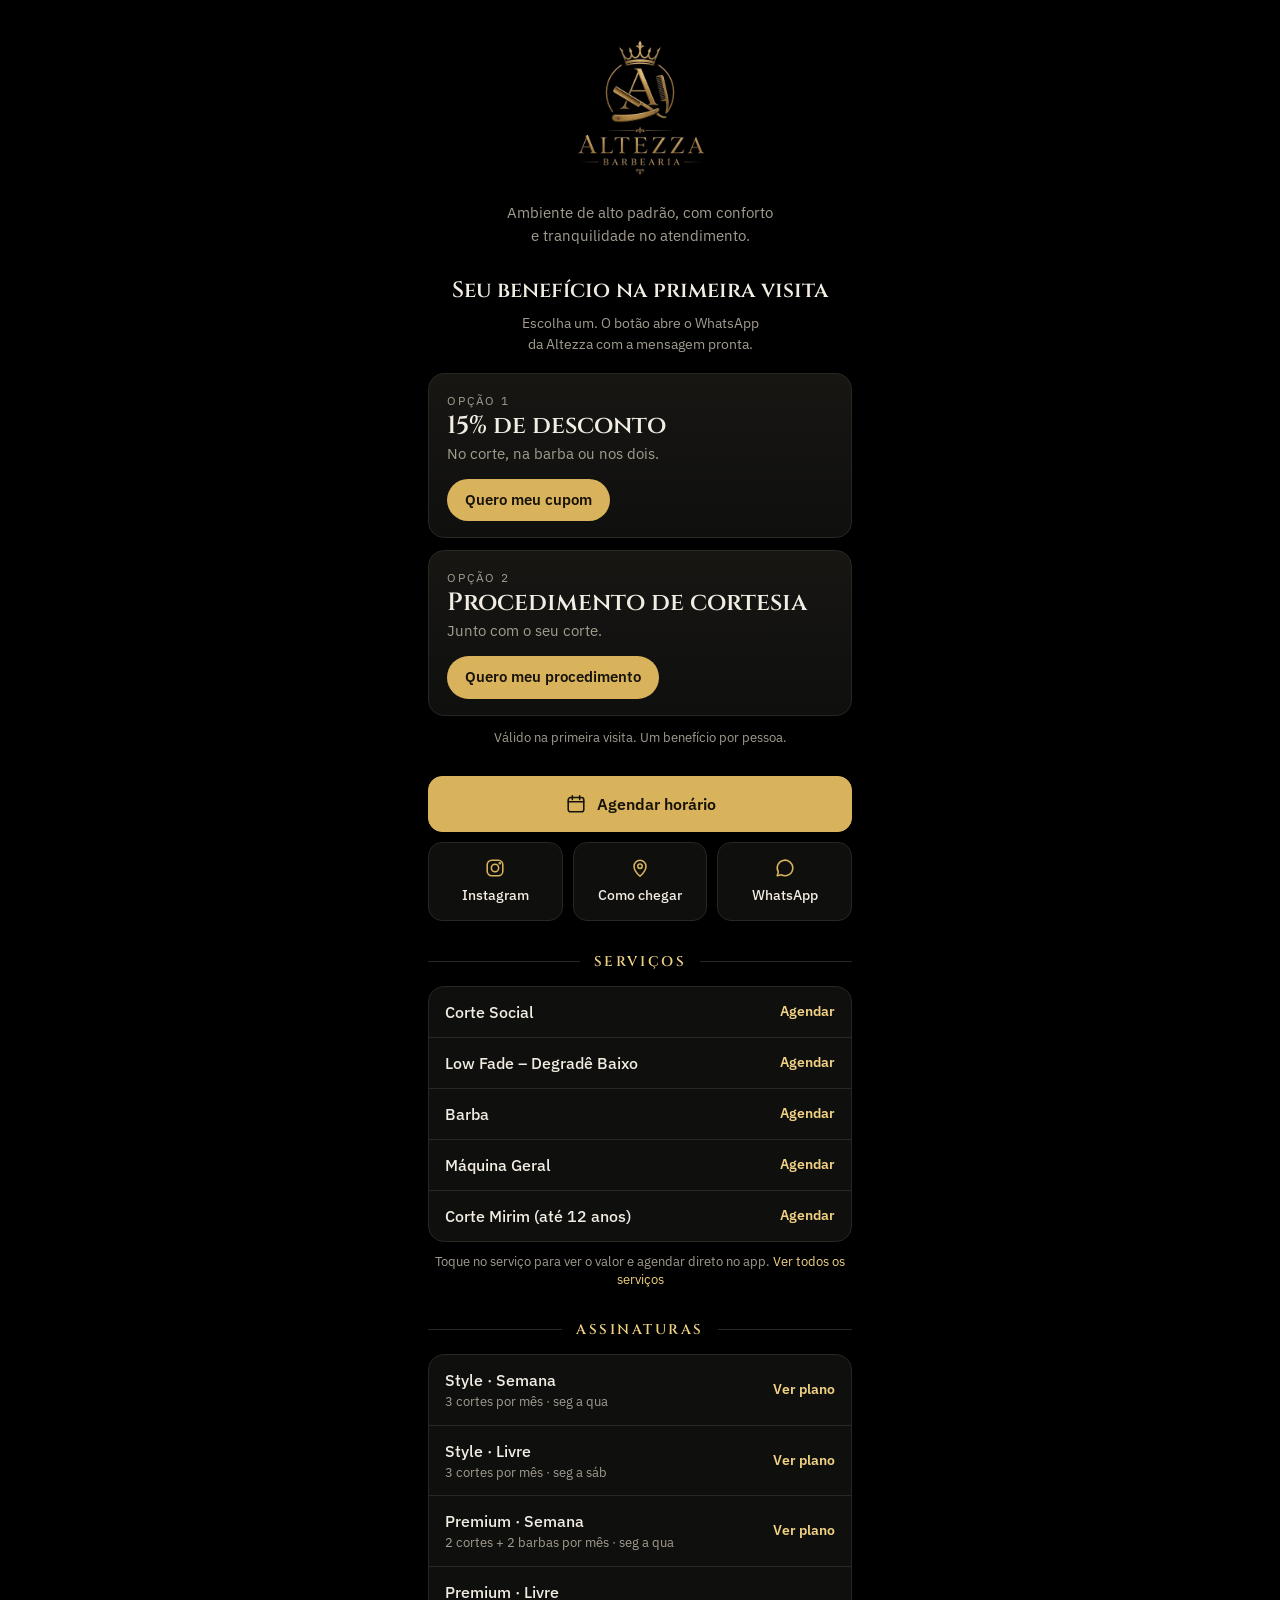
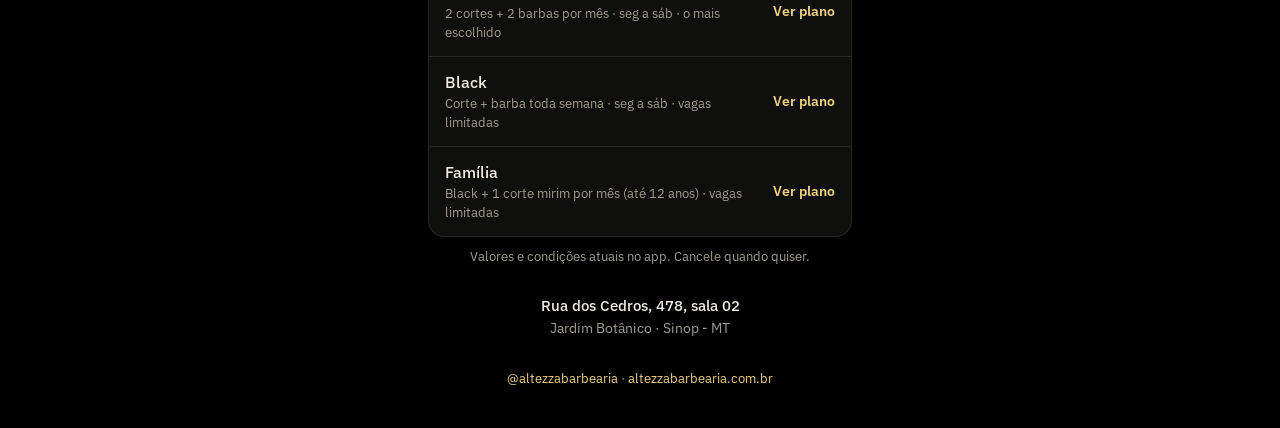
==== cartao/index.html @ b7784450 "Cartão digital em /cartao/ e QR code no banner do cupom Co-Authored-By: Claude Fable 5.2 <noreply@an" ====
<!DOCTYPE html>
<html lang="pt-BR">
<head>
<meta charset="utf-8">
<meta name="viewport" content="width=device-width, initial-scale=1">
<meta name="theme-color" content="#000000">
<title>Altezza Barbearia — cartão digital</title>
<meta name="description" content="Barbearia de alto padrão no Jardim Botânico, em Sinop. Escolha seu benefício de primeira visita, agende pelo app ou fale com a gente no WhatsApp.">
<meta name="robots" content="noindex">
<link rel="canonical" href="https://www.altezzabarbearia.com.br/cartao/">
<link rel="icon" type="image/png" sizes="32x32" href="../img/favicon-32.png">
<link rel="preconnect" href="https://fonts.googleapis.com">
<link rel="preconnect" href="https://fonts.gstatic.com" crossorigin>
<link rel="stylesheet" href="https://fonts.googleapis.com/css2?family=Cinzel:wght@500;600&family=IBM+Plex+Sans:wght@400;500;600&display=swap">
<style>
  :root {
    color-scheme: dark;
    --bg: #000000; --panel: #0f0f0e; --panel-2: #171613; --line: #2a2722;
    --fg: #f2ede3; --muted: #a39d90; --gold: #d9b35b; --gold-2: #f1d283; --gold-ink: #17120a;
    --font-display: "Cinzel", "Trajan Pro", "Times New Roman", serif;
    --font-body: "IBM Plex Sans", "Segoe UI", Roboto, system-ui, sans-serif;
    --radius: 16px;
  }
  * { box-sizing: border-box; }
  html { -webkit-text-size-adjust: 100%; }
  body { margin: 0; background: var(--bg); color: var(--fg); font-family: var(--font-body); font-size: 16px; line-height: 1.5; -webkit-font-smoothing: antialiased; }
  a { color: inherit; text-decoration: none; }
  img { max-width: 100%; display: block; }
  [hidden] { display: none !important; }
  a:focus-visible { outline: 2px solid var(--gold-2); outline-offset: 3px; border-radius: 12px; }
  .page { max-width: 460px; margin: 0 auto; padding: 20px max(18px, env(safe-area-inset-right, 0px)) 40px max(18px, env(safe-area-inset-left, 0px)); display: flex; flex-direction: column; gap: 30px; }
  .brand { display: flex; flex-direction: column; align-items: center; gap: 6px; text-align: center; }
  .brand__logo { width: 176px; height: 176px; }
  .brand__tag { margin: 0; color: var(--muted); font-size: 15px; max-width: 30ch; text-wrap: balance; }
  .invite { margin: 8px 0 0; border: 1px solid var(--gold); color: var(--gold-2); border-radius: 999px; padding: 5px 14px; font-size: 13px; letter-spacing: 0.02em; }
  .lead { margin: 0; font-family: var(--font-display); font-weight: 600; font-size: 22px; line-height: 1.25; text-align: center; text-wrap: balance; }
  .lead-sub { margin: 8px auto 0; color: var(--muted); font-size: 14px; text-align: center; max-width: 34ch; text-wrap: balance; }
  .section-title { display: flex; align-items: center; gap: 14px; margin: 0 0 14px; font-family: var(--font-display); font-weight: 600; font-size: 14px; letter-spacing: 0.18em; text-transform: uppercase; color: var(--gold-2); }
  .section-title::before, .section-title::after { content: ""; flex: 1; height: 1px; background: var(--line); }
  .offers { display: grid; gap: 12px; margin-top: 18px; }
  .offer { display: grid; gap: 2px; padding: 18px 18px 16px; border-radius: var(--radius); background: linear-gradient(180deg, var(--panel-2), var(--panel)); border: 1px solid var(--line); }
  .offer__kicker { font-size: 11.5px; letter-spacing: 0.16em; text-transform: uppercase; color: var(--muted); }
  .offer__title { font-family: var(--font-display); font-size: 25px; font-weight: 600; line-height: 1.2; color: var(--fg); }
  .offer__text { color: var(--muted); font-size: 14.5px; }
  .offer__cta { margin-top: 12px; justify-self: start; background: var(--gold); color: var(--gold-ink); font-weight: 600; font-size: 15px; padding: 10px 18px; border-radius: 999px; }
  .offer:hover, .offer:focus-visible { border-color: var(--gold); }
  .offer:hover .offer__cta, .offer:focus-visible .offer__cta { background: var(--gold-2); }
  .fine { margin: 12px 0 0; color: var(--muted); font-size: 12.5px; text-align: center; }
  .actions { display: grid; grid-template-columns: repeat(3, 1fr); gap: 10px; }
  .action { display: flex; flex-direction: column; align-items: center; justify-content: center; gap: 6px; padding: 14px 8px; border-radius: 14px; border: 1px solid var(--line); background: var(--panel); font-weight: 500; font-size: 13.5px; text-align: center; }
  .action:hover { border-color: var(--gold); }
  .action--primary { grid-column: 1 / -1; flex-direction: row; gap: 10px; padding: 15px; font-size: 16px; font-weight: 600; background: var(--gold); color: var(--gold-ink); border-color: var(--gold); }
  .action--primary:hover { background: var(--gold-2); border-color: var(--gold-2); }
  .ico { width: 22px; height: 22px; flex: none; fill: none; stroke: currentColor; stroke-width: 1.7; stroke-linecap: round; stroke-linejoin: round; color: var(--gold); }
  .action--primary .ico { color: var(--gold-ink); }
  .list { border: 1px solid var(--line); border-radius: var(--radius); background: var(--panel); overflow: hidden; }
  .row { display: grid; grid-template-columns: 1fr auto; align-items: center; column-gap: 12px; padding: 13px 16px; border-top: 1px solid var(--line); }
  .row:first-child { border-top: 0; }
  .row:hover { background: var(--panel-2); }
  .row__name { font-weight: 500; }
  .row__meta { grid-column: 1; color: var(--muted); font-size: 13px; }
  .row__side { grid-column: 2; grid-row: 1 / span 2; color: var(--gold-2); font-weight: 600; white-space: nowrap; font-size: 14px; }
  .note { margin: 10px 0 0; color: var(--muted); font-size: 12.5px; text-align: center; }
  .address { text-align: center; color: var(--muted); font-size: 14px; }
  .address strong { display: block; color: var(--fg); font-weight: 500; font-size: 15px; }
  .foot { text-align: center; font-size: 13px; color: var(--muted); }
  .foot a { color: var(--gold-2); }
  @media (prefers-reduced-motion: no-preference) { .offer, .offer__cta, .action, .row { transition: border-color 0.15s ease, background-color 0.15s ease; } }
</style>
</head>
<body>
<main class="page">
  <header class="brand">
    <img class="brand__logo" src="../img/logo.jpg" alt="Altezza Barbearia" width="176" height="176">
    <p class="brand__tag">Ambiente de alto padrão, com conforto e tranquilidade no atendimento.</p>
    <p class="invite" id="invite" hidden></p>
  </header>

  <section aria-labelledby="t-offer">
    <h1 class="lead" id="t-offer">Seu benefício na primeira visita</h1>
    <p class="lead-sub">Escolha um. O botão abre o WhatsApp da Altezza com a mensagem pronta.</p>
    <div class="offers">
      <a class="offer" id="offer-cupom" href="https://wa.me/5566992185033?text=Ol%C3%A1!%20Quero%20meu%20cupom%20de%20desconto%20de%2015%25." target="_blank" rel="noopener">
        <span class="offer__kicker">Opção 1</span>
        <span class="offer__title">15% de desconto</span>
        <span class="offer__text">No corte, na barba ou nos dois.</span>
        <span class="offer__cta">Quero meu cupom</span>
      </a>
      <a class="offer" id="offer-proc" href="https://wa.me/5566992185033?text=Ol%C3%A1!%20Quero%20ganhar%20meu%20procedimento." target="_blank" rel="noopener">
        <span class="offer__kicker">Opção 2</span>
        <span class="offer__title">Procedimento de cortesia</span>
        <span class="offer__text">Junto com o seu corte.</span>
        <span class="offer__cta">Quero meu procedimento</span>
      </a>
    </div>
    <p class="fine">Válido na primeira visita. Um benefício por pessoa.</p>
  </section>

  <nav class="actions" aria-label="Agendar e contato">
    <a class="action action--primary" href="https://altezza.barbeiro.app" target="_blank" rel="noopener">
      <svg class="ico" viewBox="0 0 24 24" aria-hidden="true"><rect x="3.5" y="5" width="17" height="15.5" rx="2.5"/><path d="M3.5 9.5h17M8 3v4M16 3v4"/></svg>
      Agendar horário
    </a>
    <a class="action" href="https://www.instagram.com/altezzabarbearia" target="_blank" rel="noopener">
      <svg class="ico" viewBox="0 0 24 24" aria-hidden="true"><rect x="3.5" y="3.5" width="17" height="17" rx="5"/><circle cx="12" cy="12" r="4"/><circle cx="17.2" cy="6.8" r="0.6"/></svg>
      Instagram
    </a>
    <a class="action" href="https://www.google.com/maps/search/?api=1&amp;query=Rua%20dos%20Cedros%2C%20478%2C%20Jardim%20Bot%C3%A2nico%2C%20Sinop%20-%20MT" target="_blank" rel="noopener">
      <svg class="ico" viewBox="0 0 24 24" aria-hidden="true"><path d="M12 21s-6.5-5.8-6.5-11a6.5 6.5 0 0 1 13 0c0 5.2-6.5 11-6.5 11z"/><circle cx="12" cy="10" r="2.4"/></svg>
      Como chegar
    </a>
    <a class="action" href="https://wa.me/5566992185033" target="_blank" rel="noopener">
      <svg class="ico" viewBox="0 0 24 24" aria-hidden="true"><path d="M20.5 12a8.5 8.5 0 0 1-12.6 7.4L3.5 20.5l1.2-4.2A8.5 8.5 0 1 1 20.5 12z"/></svg>
      WhatsApp
    </a>
  </nav>

  <section aria-labelledby="t-serv">
    <h2 class="section-title" id="t-serv">Serviços</h2>
    <div class="list">
      <a class="row" href="https://altezza.barbeiro.app/services/corte-2307" target="_blank" rel="noopener"><span class="row__name">Corte Social</span><span class="row__side">Agendar</span></a>
      <a class="row" href="https://altezza.barbeiro.app/services/low-fade-degrade-baixo-2733" target="_blank" rel="noopener"><span class="row__name">Low Fade – Degradê Baixo</span><span class="row__side">Agendar</span></a>
      <a class="row" href="https://altezza.barbeiro.app/services/barba-2310" target="_blank" rel="noopener"><span class="row__name">Barba</span><span class="row__side">Agendar</span></a>
      <a class="row" href="https://altezza.barbeiro.app/services/maquina-geral-2308" target="_blank" rel="noopener"><span class="row__name">Máquina Geral</span><span class="row__side">Agendar</span></a>
      <a class="row" href="https://altezza.barbeiro.app/services/corte-mirim-ate-12-anos-5813" target="_blank" rel="noopener"><span class="row__name">Corte Mirim (até 12 anos)</span><span class="row__side">Agendar</span></a>
    </div>
    <p class="note">Toque no serviço para ver o valor e agendar direto no app. <a href="../" style="color:var(--gold-2)">Ver todos os serviços</a></p>
  </section>

  <section aria-labelledby="t-plans">
    <h2 class="section-title" id="t-plans">Assinaturas</h2>
    <div class="list">
      <a class="row" href="https://altezza.barbeiro.app/membership" target="_blank" rel="noopener"><span class="row__name">Style · Semana</span><span class="row__meta">3 cortes por mês · seg a qua</span><span class="row__side">Ver plano</span></a>
      <a class="row" href="https://altezza.barbeiro.app/membership" target="_blank" rel="noopener"><span class="row__name">Style · Livre</span><span class="row__meta">3 cortes por mês · seg a sáb</span><span class="row__side">Ver plano</span></a>
      <a class="row" href="https://altezza.barbeiro.app/membership" target="_blank" rel="noopener"><span class="row__name">Premium · Semana</span><span class="row__meta">2 cortes + 2 barbas por mês · seg a qua</span><span class="row__side">Ver plano</span></a>
      <a class="row" href="https://altezza.barbeiro.app/membership" target="_blank" rel="noopener"><span class="row__name">Premium · Livre</span><span class="row__meta">2 cortes + 2 barbas por mês · seg a sáb · o mais escolhido</span><span class="row__side">Ver plano</span></a>
      <a class="row" href="https://altezza.barbeiro.app/membership" target="_blank" rel="noopener"><span class="row__name">Black</span><span class="row__meta">Corte + barba toda semana · seg a sáb · vagas limitadas</span><span class="row__side">Ver plano</span></a>
      <a class="row" href="https://altezza.barbeiro.app/membership" target="_blank" rel="noopener"><span class="row__name">Família</span><span class="row__meta">Black + 1 corte mirim por mês (até 12 anos) · vagas limitadas</span><span class="row__side">Ver plano</span></a>
    </div>
    <p class="note">Valores e condições atuais no app. Cancele quando quiser.</p>
  </section>

  <section class="address" aria-label="Endereço">
    <strong>Rua dos Cedros, 478, sala 02</strong>
    Jardim Botânico · Sinop - MT
  </section>

  <footer class="foot"><a href="https://www.instagram.com/altezzabarbearia" target="_blank" rel="noopener">@altezzabarbearia</a> · <a href="../">altezzabarbearia.com.br</a></footer>
</main>

<script>
  (function () {
    var PHONE = "5566992185033";
    var empresa = "";
    try {
      var raw = new URLSearchParams(window.location.search).get("e") || "";
      empresa = raw.replace(/[^\p{L}\p{N} &.'-]/gu, "").replace(/\s+/g, " ").trim().slice(0, 40);
    } catch (err) { empresa = ""; }
    if (!empresa) return;
    function wa(msg) { return "https://wa.me/" + PHONE + "?text=" + encodeURIComponent(msg); }
    var origem = " Vim pela " + empresa + ".";
    document.getElementById("offer-cupom").href = wa("Olá! Quero meu cupom de desconto de 15%." + origem);
    document.getElementById("offer-proc").href = wa("Olá! Quero ganhar meu procedimento." + origem);
    var invite = document.getElementById("invite");
    invite.textContent = "Convite especial · " + empresa;
    invite.hidden = false;
  })();
</script>
</body>
</html>
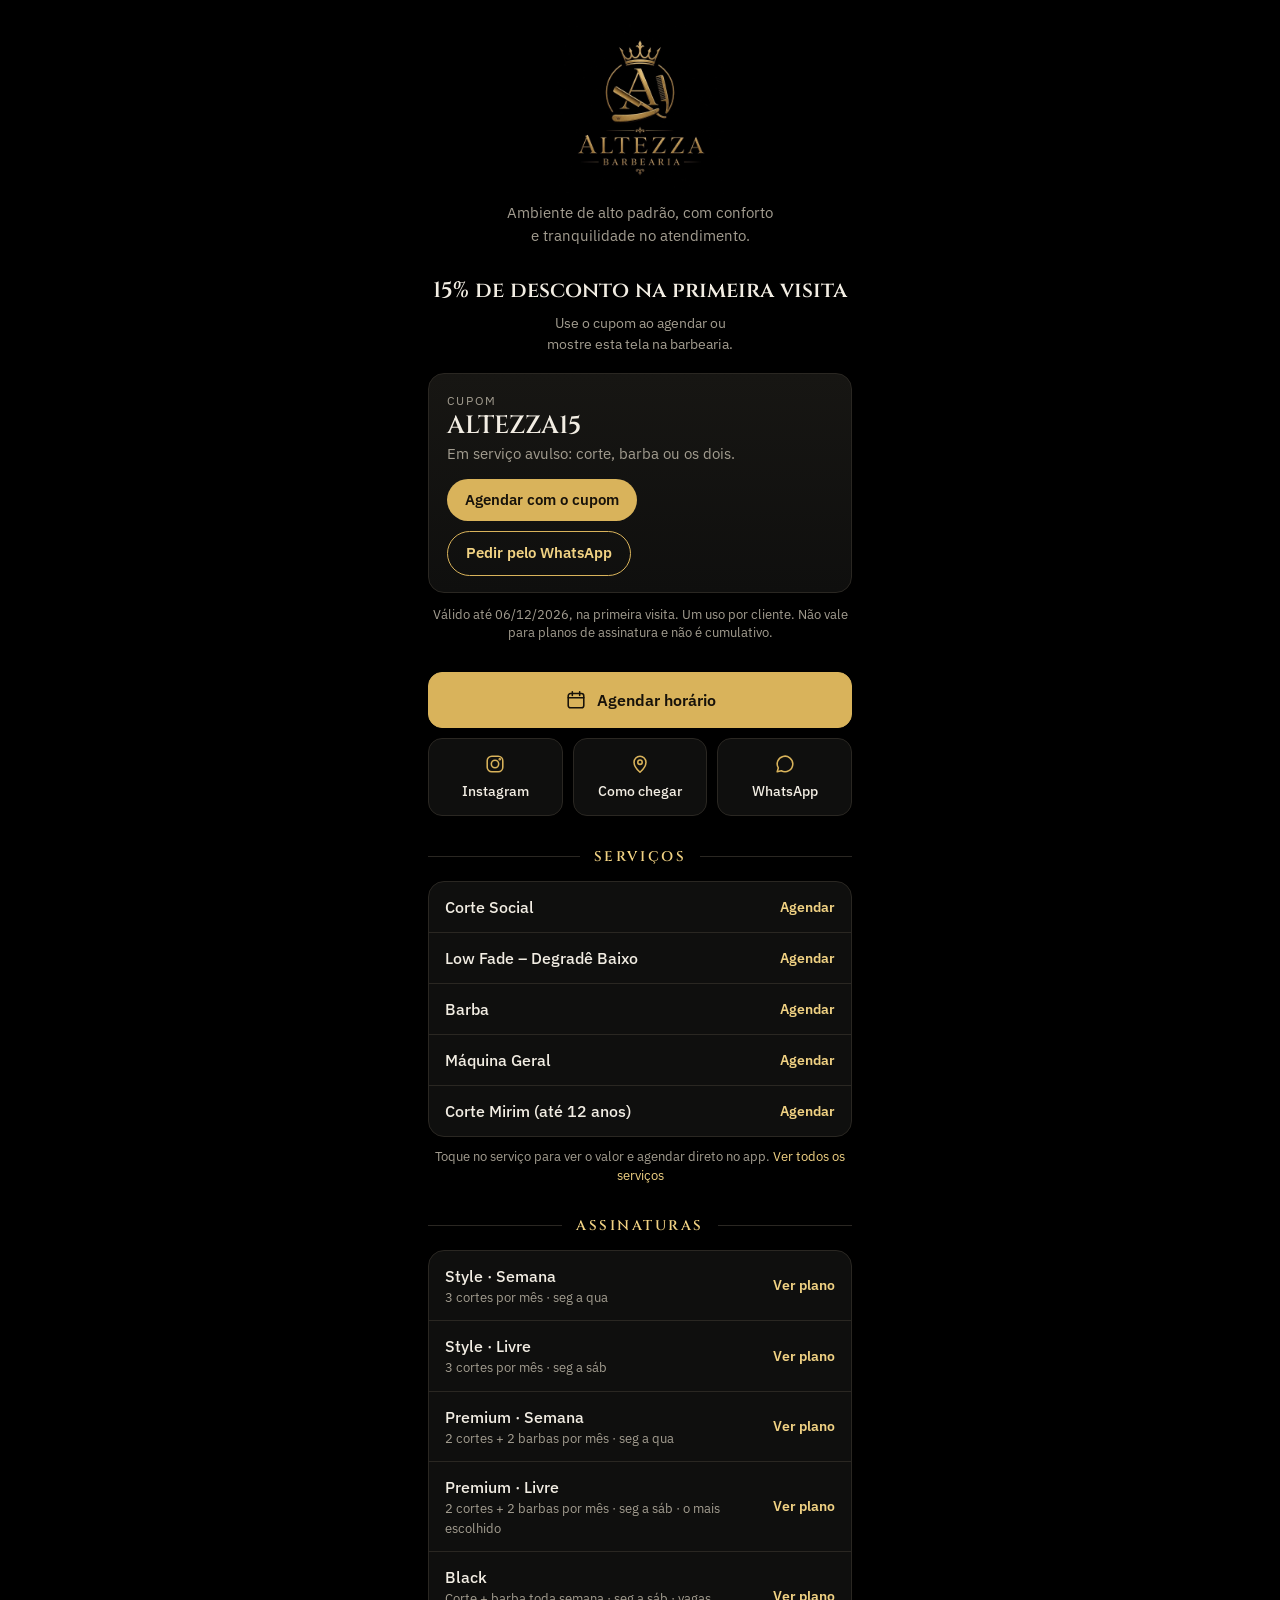
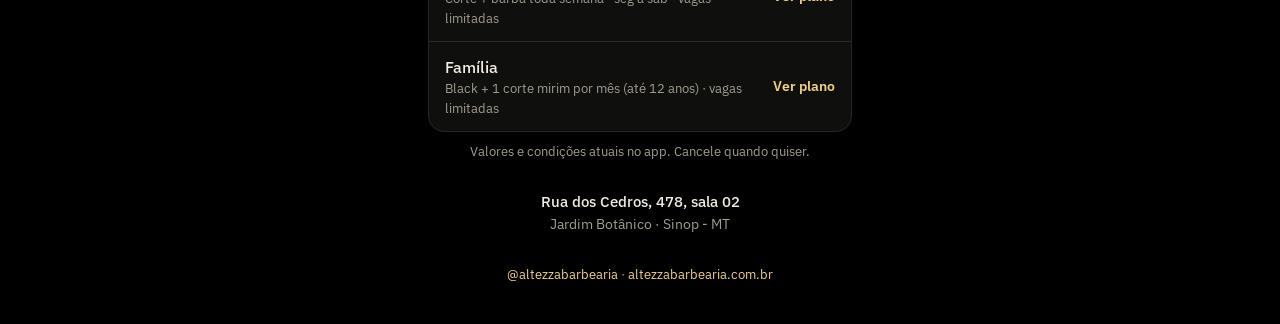
==== commit 83c88a6b: "Cartão digital: regra única ALTEZZA15 Co-Authored-By: Claude Fable 5.2 <noreply@anthropic.com> Claud" ====
--- a/cartao/index.html
+++ b/cartao/index.html
@@ -5,7 +5,7 @@
 <meta name="viewport" content="width=device-width, initial-scale=1">
 <meta name="theme-color" content="#000000">
 <title>Altezza Barbearia — cartão digital</title>
-<meta name="description" content="Barbearia de alto padrão no Jardim Botânico, em Sinop. Escolha seu benefício de primeira visita, agende pelo app ou fale com a gente no WhatsApp.">
+<meta name="description" content="Barbearia de alto padrão no Jardim Botânico, em Sinop. Cupom de 15% na primeira visita, agende pelo app ou fale com a gente no WhatsApp.">
 <meta name="robots" content="noindex">
 <link rel="canonical" href="https://www.altezzabarbearia.com.br/cartao/">
 <link rel="icon" type="image/png" sizes="32x32" href="../img/favicon-32.png">
@@ -43,8 +43,7 @@
   .offer__title { font-family: var(--font-display); font-size: 25px; font-weight: 600; line-height: 1.2; color: var(--fg); }
   .offer__text { color: var(--muted); font-size: 14.5px; }
   .offer__cta { margin-top: 12px; justify-self: start; background: var(--gold); color: var(--gold-ink); font-weight: 600; font-size: 15px; padding: 10px 18px; border-radius: 999px; }
-  .offer:hover, .offer:focus-visible { border-color: var(--gold); }
-  .offer:hover .offer__cta, .offer:focus-visible .offer__cta { background: var(--gold-2); }
+  .offer__cta--ghost { background: transparent; color: var(--gold-2); border: 1px solid var(--gold); margin-top: 8px; }
   .fine { margin: 12px 0 0; color: var(--muted); font-size: 12.5px; text-align: center; }
   .actions { display: grid; grid-template-columns: repeat(3, 1fr); gap: 10px; }
   .action { display: flex; flex-direction: column; align-items: center; justify-content: center; gap: 6px; padding: 14px 8px; border-radius: 14px; border: 1px solid var(--line); background: var(--panel); font-weight: 500; font-size: 13.5px; text-align: center; }
@@ -76,24 +75,19 @@
     <p class="invite" id="invite" hidden></p>
   </header>
 
-  <section aria-labelledby="t-offer">
-    <h1 class="lead" id="t-offer">Seu benefício na primeira visita</h1>
-    <p class="lead-sub">Escolha um. O botão abre o WhatsApp da Altezza com a mensagem pronta.</p>
+  <section aria-labelledby="t-offer" id="oferta" hidden>
+    <h1 class="lead" id="t-offer">15% de desconto na primeira visita</h1>
+    <p class="lead-sub">Use o cupom ao agendar ou mostre esta tela na barbearia.</p>
     <div class="offers">
-      <a class="offer" id="offer-cupom" href="https://wa.me/5566992185033?text=Ol%C3%A1!%20Quero%20meu%20cupom%20de%20desconto%20de%2015%25." target="_blank" rel="noopener">
-        <span class="offer__kicker">Opção 1</span>
-        <span class="offer__title">15% de desconto</span>
-        <span class="offer__text">No corte, na barba ou nos dois.</span>
-        <span class="offer__cta">Quero meu cupom</span>
-      </a>
-      <a class="offer" id="offer-proc" href="https://wa.me/5566992185033?text=Ol%C3%A1!%20Quero%20ganhar%20meu%20procedimento." target="_blank" rel="noopener">
-        <span class="offer__kicker">Opção 2</span>
-        <span class="offer__title">Procedimento de cortesia</span>
-        <span class="offer__text">Junto com o seu corte.</span>
-        <span class="offer__cta">Quero meu procedimento</span>
-      </a>
+      <div class="offer">
+        <span class="offer__kicker">Cupom</span>
+        <span class="offer__title">ALTEZZA15</span>
+        <span class="offer__text">Em serviço avulso: corte, barba ou os dois.</span>
+        <a class="offer__cta" href="https://altezza.barbeiro.app/booking" target="_blank" rel="noopener">Agendar com o cupom</a>
+        <a class="offer__cta offer__cta--ghost" id="offer-cupom" href="https://wa.me/5566992185033?text=Ol%C3%A1!%20Quero%20usar%20o%20cupom%20ALTEZZA15%20na%20minha%20primeira%20visita." target="_blank" rel="noopener">Pedir pelo WhatsApp</a>
+      </div>
     </div>
-    <p class="fine">Válido na primeira visita. Um benefício por pessoa.</p>
+    <p class="fine">Válido até 06/12/2026, na primeira visita. Um uso por cliente. Não vale para planos de assinatura e não é cumulativo.</p>
   </section>
 
   <nav class="actions" aria-label="Agendar e contato">
@@ -150,17 +144,15 @@
 
 <script>
   (function () {
-    var PHONE = "5566992185033";
+    var oferta = document.getElementById("oferta");
+    if (new Date() < new Date("2026-12-07T00:00:00-04:00")) oferta.hidden = false;
     var empresa = "";
     try {
       var raw = new URLSearchParams(window.location.search).get("e") || "";
       empresa = raw.replace(/[^\p{L}\p{N} &.'-]/gu, "").replace(/\s+/g, " ").trim().slice(0, 40);
     } catch (err) { empresa = ""; }
     if (!empresa) return;
-    function wa(msg) { return "https://wa.me/" + PHONE + "?text=" + encodeURIComponent(msg); }
-    var origem = " Vim pela " + empresa + ".";
-    document.getElementById("offer-cupom").href = wa("Olá! Quero meu cupom de desconto de 15%." + origem);
-    document.getElementById("offer-proc").href = wa("Olá! Quero ganhar meu procedimento." + origem);
+    document.getElementById("offer-cupom").href = "https://wa.me/5566992185033?text=" + encodeURIComponent("Olá! Quero usar o cupom ALTEZZA15 na minha primeira visita. Vim pela " + empresa + ".");
     var invite = document.getElementById("invite");
     invite.textContent = "Convite especial · " + empresa;
     invite.hidden = false;
